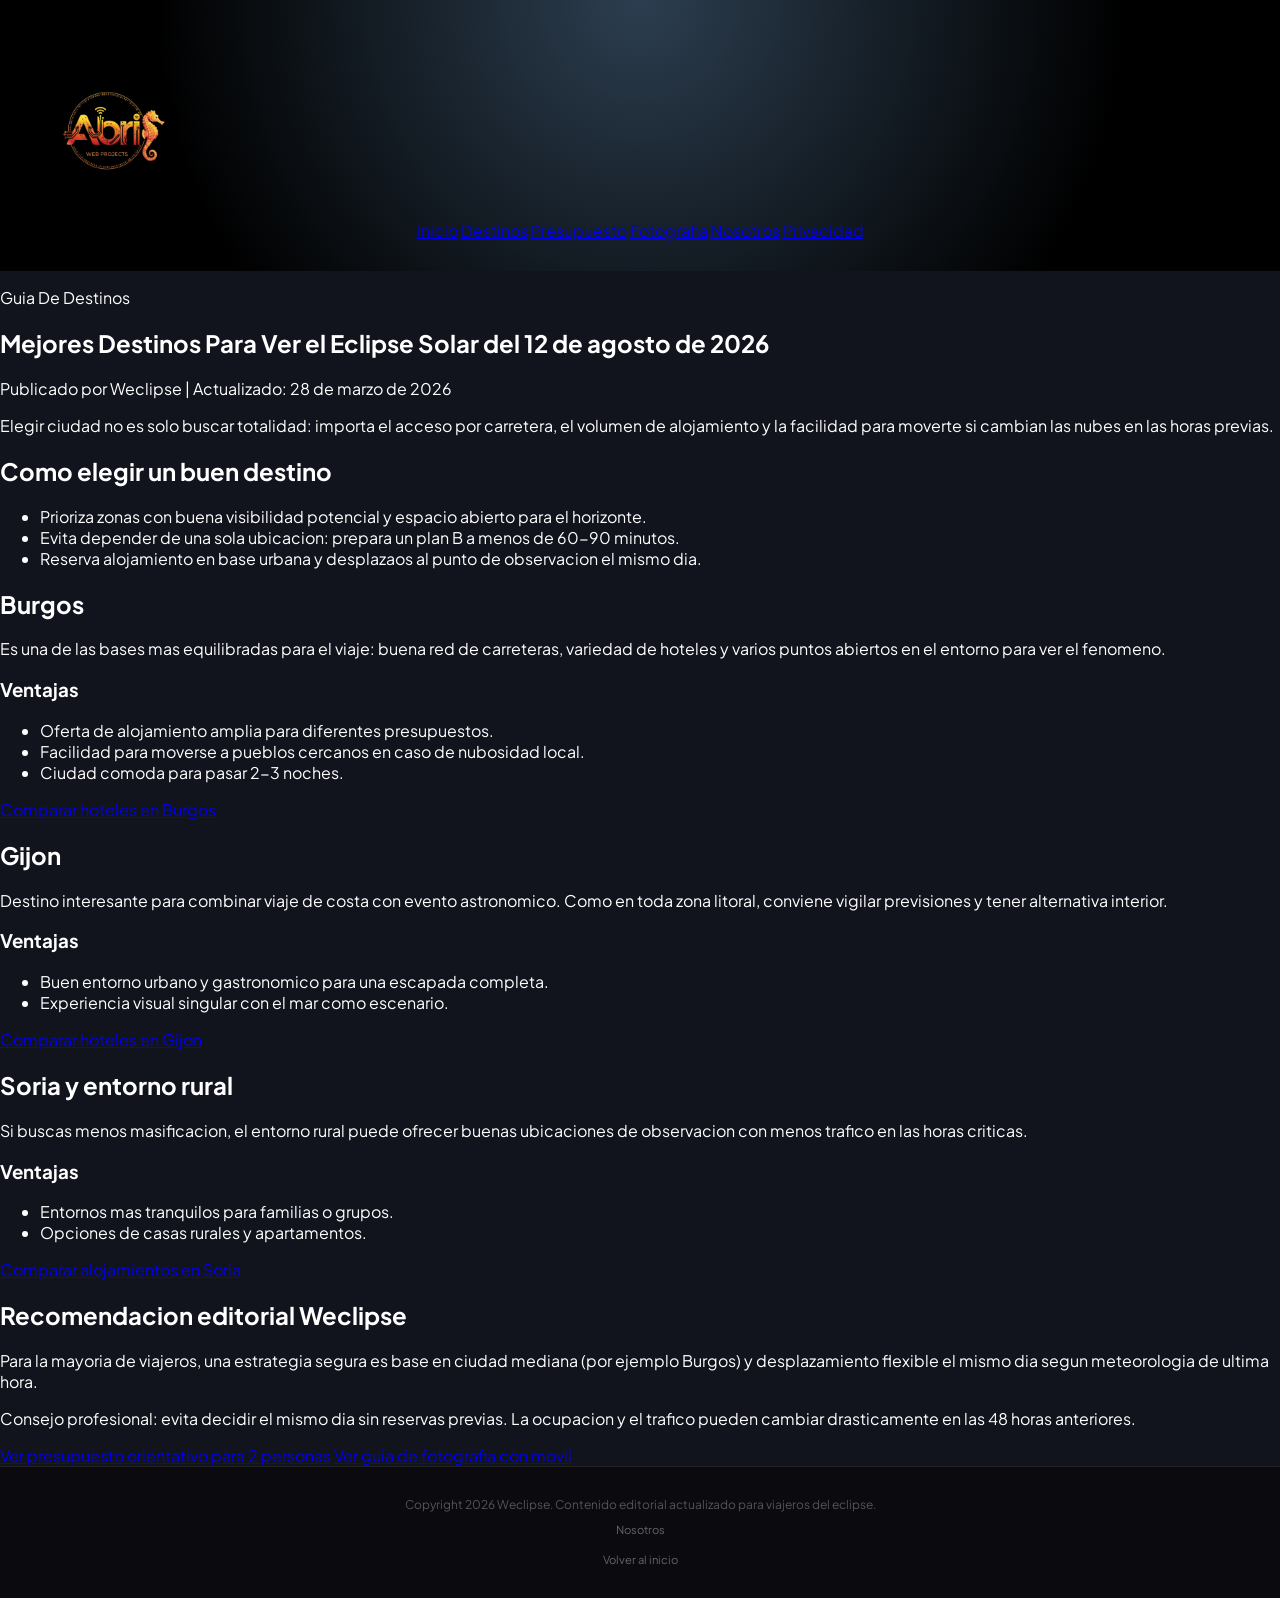
==== destinos-eclipse-2026-espana.html @ e6660713 "Add files via upload" ====
﻿<!DOCTYPE html>
<html lang="es">
<head>
    <meta charset="UTF-8">
    <meta name="viewport" content="width=device-width, initial-scale=1.0">
    <title>Mejores Destinos Para Ver el Eclipse Solar 2026 en Espana | Weclipse</title>
    <meta name="description" content="Analisis de destinos para ver el eclipse solar total del 12 de agosto de 2026 en Espana: ciudades recomendadas, ventajas, riesgos meteorologicos y zonas de alojamiento.">
    <meta name="robots" content="index,follow,max-image-preview:large">
    <link rel="preconnect" href="https://fonts.googleapis.com">
    <link rel="preconnect" href="https://fonts.gstatic.com" crossorigin>
    <link href="https://fonts.googleapis.com/css2?family=Plus+Jakarta+Sans:wght@300;400;600;700;800&display=swap" rel="stylesheet">
    <link rel="stylesheet" href="css/style.css">
</head>
<body>
    <header class="site-header">
        <a href="index.html" class="logo-link" aria-label="Inicio Weclipse">
            <img src="img/logo.png" alt="Weclipse" class="logo-img">
        </a>
        <nav class="top-nav" aria-label="Navegacion principal">
            <a href="index.html">Inicio</a>
            <a href="destinos-eclipse-2026-espana.html" aria-current="page">Destinos</a>
            <a href="presupuesto-viaje-eclipse-2026.html">Presupuesto</a>
            <a href="fotografia-eclipse-movil.html">Fotografia</a>
            <a href="sobre-nosotros-contacto.html">Nosotros</a>
            <a href="privacidad.html">Privacidad</a>
        </nav>
    </header>

    <main>
        <section class="article-hero">
            <div class="article-hero-card">
                <p class="hero-kicker">Guia De Destinos</p>
                <h1>Mejores Destinos Para Ver el Eclipse Solar del 12 de agosto de 2026</h1>
                <p class="article-meta">Publicado por Weclipse | Actualizado: 28 de marzo de 2026</p>
                <p class="article-lead">Elegir ciudad no es solo buscar totalidad: importa el acceso por carretera, el volumen de alojamiento y la facilidad para moverte si cambian las nubes en las horas previas.</p>
            </div>
        </section>

        <section class="article-container">
            <article class="article-block">
                <h2>Como elegir un buen destino</h2>
                <ul>
                    <li>Prioriza zonas con buena visibilidad potencial y espacio abierto para el horizonte.</li>
                    <li>Evita depender de una sola ubicacion: prepara un plan B a menos de 60-90 minutos.</li>
                    <li>Reserva alojamiento en base urbana y desplazaos al punto de observacion el mismo dia.</li>
                </ul>
            </article>

            <article class="article-block">
                <h2>Burgos</h2>
                <p>Es una de las bases mas equilibradas para el viaje: buena red de carreteras, variedad de hoteles y varios puntos abiertos en el entorno para ver el fenomeno.</p>
                <h3>Ventajas</h3>
                <ul>
                    <li>Oferta de alojamiento amplia para diferentes presupuestos.</li>
                    <li>Facilidad para moverse a pueblos cercanos en caso de nubosidad local.</li>
                    <li>Ciudad comoda para pasar 2-3 noches.</li>
                </ul>
                <div class="cta-row">
                    <a class="btn-booking" href="https://www.booking.com/searchresults.es.html?ss=Burgos&checkin=2026-08-11&checkout=2026-08-13&group_adults=2&no_rooms=1&aid=4347393" target="_blank" rel="nofollow sponsored noopener">Comparar hoteles en Burgos</a>
                </div>
            </article>

            <article class="article-block">
                <h2>Gijon</h2>
                <p>Destino interesante para combinar viaje de costa con evento astronomico. Como en toda zona litoral, conviene vigilar previsiones y tener alternativa interior.</p>
                <h3>Ventajas</h3>
                <ul>
                    <li>Buen entorno urbano y gastronomico para una escapada completa.</li>
                    <li>Experiencia visual singular con el mar como escenario.</li>
                </ul>
                <div class="cta-row">
                    <a class="btn-booking" href="https://www.booking.com/searchresults.es.html?ss=Gijon&checkin=2026-08-11&checkout=2026-08-13&group_adults=2&no_rooms=1&aid=4347393" target="_blank" rel="nofollow sponsored noopener">Comparar hoteles en Gijon</a>
                </div>
            </article>

            <article class="article-block">
                <h2>Soria y entorno rural</h2>
                <p>Si buscas menos masificacion, el entorno rural puede ofrecer buenas ubicaciones de observacion con menos trafico en las horas criticas.</p>
                <h3>Ventajas</h3>
                <ul>
                    <li>Entornos mas tranquilos para familias o grupos.</li>
                    <li>Opciones de casas rurales y apartamentos.</li>
                </ul>
                <div class="cta-row">
                    <a class="btn-booking" href="https://www.booking.com/searchresults.es.html?ss=Soria&checkin=2026-08-11&checkout=2026-08-13&group_adults=2&no_rooms=1&aid=4347393" target="_blank" rel="nofollow sponsored noopener">Comparar alojamientos en Soria</a>
                </div>
            </article>

            <article class="article-block">
                <h2>Recomendacion editorial Weclipse</h2>
                <p>Para la mayoria de viajeros, una estrategia segura es base en ciudad mediana (por ejemplo Burgos) y desplazamiento flexible el mismo dia segun meteorologia de ultima hora.</p>
                <p class="article-note">Consejo profesional: evita decidir el mismo dia sin reservas previas. La ocupacion y el trafico pueden cambiar drasticamente en las 48 horas anteriores.</p>
                <div class="cta-row">
                    <a class="mini-link" href="presupuesto-viaje-eclipse-2026.html">Ver presupuesto orientativo para 2 personas</a>
                    <a class="mini-link" href="fotografia-eclipse-movil.html">Ver guia de fotografia con movil</a>
                </div>
            </article>
        </section>
    </main>

    <footer>
        <p>Copyright 2026 Weclipse. Contenido editorial actualizado para viajeros del eclipse.</p>
        <p><a href="sobre-nosotros-contacto.html" class="privacy-link">Nosotros</a></p>
        <a href="index.html" class="privacy-link">Volver al inicio</a>
    </footer>
</body>
</html>
---- css/style.css ----
:root {
    --gold: #f39c12;
    --gold-glow: rgba(243, 156, 18, 0.4);
    --bg-dark: #12141d;
    --card-bg: #1c1f2b;
}

* {
    box-sizing: border-box;
}

body {
    margin: 0;
    font-family: 'Plus Jakarta Sans', sans-serif;
    background-color: var(--bg-dark);
    color: white;
    overflow-x: hidden;
}

/* Header y Contador */
.hero-section { 
    position: relative; 
    background: #000;
}

/* Logo INTEGRADO - sin recuadro, más grande */
.logo-container {
    position: absolute;
    top: 20px;
    left: 25px;
    z-index: 1001;
}

.logo-link {
    display: block;
    text-decoration: none;
    padding: 0;
    background: transparent;
    border: none;
    border-radius: 0;
    transition: transform 0.3s ease;
}

.logo-link:hover {
    transform: scale(1.08);
}

.logo-img {
    height: 180px;
    width: auto;
    display: block;
    filter: drop-shadow(0 2px 8px rgba(0, 0, 0, 0.5));
    transition: filter 0.3s ease;
}

.logo-link:hover .logo-img {
    filter: drop-shadow(0 0 15px rgba(243, 156, 18, 0.6));
}

header {
    padding: 40px 20px 30px;
    text-align: center;
    background: radial-gradient(circle at top, #2c3e50 0%, #000 70%);
    position: relative;
}

.main-title { 
    font-size: 1.8rem; 
    margin: 0; 
    letter-spacing: 1px; 
    color: var(--gold); 
    text-shadow: 0 0 20px var(--gold-glow);
}

#countdown-container {
    display: flex;
    justify-content: center;
    gap: 20px;
    margin-top: 15px;
}

.time-unit span { 
    font-size: 2rem; 
    font-weight: 700; 
    color: white; 
    text-shadow: 0 0 10px var(--gold-glow);
}
.time-unit p { 
    font-size: 0.7rem; 
    color: var(--gold); 
    margin: 0; 
    text-transform: uppercase; 
    letter-spacing: 1px;
}

/* Buscador - Posicionado sobre el mapa */
.search-wrapper {
    position: absolute;
    top: 180px;
    left: 50%;
    transform: translateX(-50%);
    z-index: 1000;
    width: 90%;
    max-width: 500px;
}

.search-bar {
    display: flex;
    background: rgba(0,0,0,0.8);
    padding: 8px;
    border-radius: 50px;
    border: 1px solid var(--gold);
    backdrop-filter: blur(10px);
    box-shadow: 0 4px 20px rgba(0,0,0,0.5), 0 0 20px var(--gold-glow);
    transition: all 0.3s ease;
}

.search-bar:focus-within {
    box-shadow: 0 4px 30px rgba(243, 156, 18, 0.6);
    transform: scale(1.02);
}

.search-bar input {
    flex: 1;
    background: transparent;
    border: none;
    color: white;
    padding-left: 20px;
    outline: none;
    font-size: 1rem;
}

.search-bar input::placeholder {
    color: rgba(255,255,255,0.6);
}

.search-bar button {
    background: var(--gold);
    border: none;
    padding: 10px 25px;
    border-radius: 50px;
    font-weight: bold;
    cursor: pointer;
    color: #000;
    transition: all 0.3s ease;
    text-transform: uppercase;
    font-size: 0.85rem;
    letter-spacing: 0.5px;
}

.search-bar button:hover {
    background: #ffaa2b;
    transform: scale(1.05);
    box-shadow: 0 0 15px var(--gold-glow);
}

/* Mapa */
#map { 
    height: 500px; 
    width: 100%; 
    z-index: 1;
    background: #0a0a0f;
    border-top: 2px solid var(--gold);
    border-bottom: 2px solid var(--gold);
    box-shadow: 0 0 30px var(--gold-glow);
}

/* Aviso corto debajo del mapa */
.map-disclaimer {
    text-align: center;
    font-size: 0.75rem;
    color: #666;
    margin: 10px 0 0;
    font-style: italic;
    padding: 0 20px;
}

/* Estilos Leaflet personalizados */
.leaflet-container {
    background: #0a0a0f !important;
    font-family: 'Plus Jakarta Sans', sans-serif;
}

.leaflet-popup-content-wrapper {
    background: var(--card-bg);
    color: white;
    border: 1px solid var(--gold);
    border-radius: 10px;
    box-shadow: 0 0 20px var(--gold-glow);
}

.leaflet-popup-tip {
    background: var(--gold);
}

.leaflet-popup-content {
    margin: 12px 16px;
    font-size: 0.9rem;
    line-height: 1.4;
}

.leaflet-control-zoom a {
    background: var(--card-bg) !important;
    color: var(--gold) !important;
    border: 1px solid var(--gold) !important;
    transition: all 0.3s ease;
    width: 36px !important;
    height: 36px !important;
    line-height: 36px !important;
    font-size: 18px !important;
}

.leaflet-control-zoom a:hover {
    background: var(--gold) !important;
    color: #000 !important;
    transform: scale(1.1);
}

.leaflet-control-attribution {
    background: rgba(28, 31, 43, 0.9) !important;
    color: #888 !important;
    font-size: 10px !important;
    padding: 5px 10px !important;
    border-radius: 5px 0 0 0;
}

.leaflet-control-attribution a {
    color: var(--gold) !important;
}

/* Animación para marcadores personalizados */
@keyframes pulse {
    0% { transform: scale(1); opacity: 1; box-shadow: 0 0 0 0 rgba(243, 156, 18, 0.7); }
    70% { transform: scale(1.1); opacity: 0.8; box-shadow: 0 0 0 10px rgba(243, 156, 18, 0); }
    100% { transform: scale(1); opacity: 1; box-shadow: 0 0 0 0 rgba(243, 156, 18, 0); }
}

.custom-marker div {
    animation: pulse 2s infinite;
}

/* Panel de Información */
#info-panel { 
    padding: 60px 20px 40px; 
    display: flex; 
    justify-content: center;
    position: relative;
    z-index: 10;
}

.info-card {
    background: var(--card-bg);
    border: 1px solid var(--gold);
    border-radius: 20px;
    display: grid;
    grid-template-columns: 1fr 1fr 1fr;
    gap: 30px;
    padding: 35px;
    max-width: 1000px;
    width: 100%;
    box-shadow: 0 0 40px var(--gold-glow), inset 0 0 60px rgba(243, 156, 18, 0.05);
    align-items: center;
    position: relative;
    overflow: hidden;
}

.info-card::before {
    content: '';
    position: absolute;
    top: -50%;
    left: -50%;
    width: 200%;
    height: 200%;
    background: radial-gradient(circle, rgba(243, 156, 18, 0.03) 0%, transparent 70%);
    pointer-events: none;
}

.city-details h2 {
    margin: 0 0 10px 0;
    color: var(--gold);
    font-size: 1.8rem;
    text-shadow: 0 0 10px var(--gold-glow);
}

.city-details p {
    margin: 8px 0;
    color: #ccc;
    font-size: 0.95rem;
}

.highlight-text {
    color: var(--gold);
    font-weight: bold;
    text-shadow: 0 0 5px var(--gold-glow);
}

.sub-text {
    font-size: 0.8rem;
    color: #888;
    cursor: pointer;
    transition: color 0.3s ease;
}

.sub-text:hover {
    color: var(--gold);
}

.sun-ring {
    width: 120px;
    height: 120px;
    border-radius: 50%;
    border: 4px solid var(--gold);
    box-shadow: 0 0 30px var(--gold), inset 0 0 30px rgba(243, 156, 18, 0.4);
    position: relative;
    overflow: hidden;
    margin: 0 auto;
    background: radial-gradient(circle at 30% 30%, #f5b041 0%, #f39c12 40%, #d68910 70%, #000 100%);
}

#moon {
    width: 100%;
    height: 100%;
    background: var(--card-bg);
    position: absolute;
    left: 100%;
    border-radius: 50%;
    transition: left 0.8s cubic-bezier(0.4, 0, 0.2, 1);
    box-shadow: -5px 0 20px rgba(0,0,0,0.8), inset -10px 0 20px rgba(0,0,0,0.5);
}

.simulation-view h3 {
    text-align: center;
    margin-top: 20px;
    color: var(--gold);
    font-size: 1.2rem;
    font-weight: 700;
    text-transform: uppercase;
    letter-spacing: 1px;
}

.safety-tag {
    background: rgba(243, 156, 18, 0.15);
    color: var(--gold);
    padding: 8px 15px;
    border-radius: 20px;
    font-size: 0.75rem;
    display: inline-block;
    margin-top: 15px;
    border: 1px solid var(--gold);
    font-weight: bold;
    letter-spacing: 0.5px;
    animation: glow 2s ease-in-out infinite alternate;
}

@keyframes glow {
    from { box-shadow: 0 0 5px rgba(243, 156, 18, 0.3); }
    to { box-shadow: 0 0 15px rgba(243, 156, 18, 0.6); }
}

/* BOTONES DE ACCIÓN - MÁS GRANDES Y LLAMATIVOS */
.action-links {
    text-align: right;
    display: flex;
    flex-direction: column;
    gap: 15px;
}

.link-item {
    display: flex;
    align-items: center;
    justify-content: center;
    gap: 10px;
    color: white;
    text-decoration: none;
    font-weight: bold;
    font-size: 1.1rem;
    padding: 16px 24px;
    border-radius: 12px;
    border: 2px solid var(--gold);
    background: linear-gradient(135deg, rgba(243, 156, 18, 0.2) 0%, rgba(243, 156, 18, 0.05) 100%);
    transition: all 0.3s ease;
    text-align: center;
    box-shadow: 0 4px 15px rgba(243, 156, 18, 0.2);
    position: relative;
    overflow: hidden;
}

.link-item::before {
    content: '';
    position: absolute;
    top: 0;
    left: -100%;
    width: 100%;
    height: 100%;
    background: linear-gradient(90deg, transparent, rgba(255, 255, 255, 0.2), transparent);
    transition: left 0.5s ease;
}

.link-item:hover::before {
    left: 100%;
}

.link-item:hover { 
    background: linear-gradient(135deg, var(--gold) 0%, #d68910 100%);
    color: #000;
    transform: translateY(-3px) scale(1.02);
    box-shadow: 0 8px 25px rgba(243, 156, 18, 0.4);
    border-color: var(--gold);
}

/* Botón de Hotel - Color distintivo */
#btn-hotel {
    background: linear-gradient(135deg, rgba(52, 152, 219, 0.2) 0%, rgba(52, 152, 219, 0.05) 100%);
    border-color: #3498db;
    box-shadow: 0 4px 15px rgba(52, 152, 219, 0.2);
}

#btn-hotel:hover {
    background: linear-gradient(135deg, #3498db 0%, #2980b9 100%);
    color: white;
    box-shadow: 0 8px 25px rgba(52, 152, 219, 0.4);
    border-color: #3498db;
}

/* Botón de Gafas - Color dorado destacado */
.link-item[href="#shop-section"] {
    background: linear-gradient(135deg, rgba(243, 156, 18, 0.3) 0%, rgba(243, 156, 18, 0.1) 100%);
    border-color: var(--gold);
    box-shadow: 0 4px 15px rgba(243, 156, 18, 0.3);
    animation: pulse-gold 2s ease-in-out infinite;
}

@keyframes pulse-gold {
    0%, 100% { box-shadow: 0 4px 15px rgba(243, 156, 18, 0.3); }
    50% { box-shadow: 0 4px 25px rgba(243, 156, 18, 0.5); }
}

.link-item[href="#shop-section"]:hover {
    background: linear-gradient(135deg, var(--gold) 0%, #d68910 100%);
    color: #000;
    box-shadow: 0 8px 30px rgba(243, 156, 18, 0.5);
    animation: none;
}

.small-text {
    font-size: 0.8rem;
    color: #888;
    margin-top: 10px;
    font-style: italic;
    text-align: center;
}

/* Tienda */
#shop-section { 
    padding: 80px 20px; 
    max-width: 1200px; 
    margin: 0 auto; 
}

.section-title {
    text-align: center;
    font-size: 2.5rem;
    margin-bottom: 20px;
    color: var(--gold);
    text-shadow: 0 0 20px var(--gold-glow);
    position: relative;
    display: inline-block;
    left: 50%;
    transform: translateX(-50%);
    padding: 0 20px;
}

.section-title::after {
    content: '';
    position: absolute;
    bottom: -10px;
    left: 50%;
    transform: translateX(-50%);
    width: 60px;
    height: 3px;
    background: var(--gold);
    border-radius: 2px;
    box-shadow: 0 0 10px var(--gold);
}

/* Aviso ISO */
.iso-notice {
    text-align: center;
    font-size: 0.9rem;
    color: #aaa;
    margin-bottom: 40px;
    padding: 12px 20px;
    background: rgba(243, 156, 18, 0.1);
    border-radius: 10px;
    border: 1px solid rgba(243, 156, 18, 0.3);
    max-width: 800px;
    margin-left: auto;
    margin-right: auto;
}

.products-grid { 
    display: grid; 
    grid-template-columns: repeat(auto-fit, minmax(300px, 1fr)); 
    gap: 40px; 
}

.product-card { 
    background: white; 
    color: black; 
    border-radius: 20px; 
    padding: 30px; 
    text-align: center; 
    position: relative;
    transition: all 0.4s cubic-bezier(0.175, 0.885, 0.32, 1.275);
    overflow: hidden;
    display: flex;
    flex-direction: column;
    justify-content: space-between;
    min-height: 380px;
}

.product-card::before {
    content: '';
    position: absolute;
    top: 0;
    left: 0;
    right: 0;
    height: 5px;
    background: linear-gradient(90deg, transparent, var(--gold), transparent);
    opacity: 0;
    transition: opacity 0.3s ease;
}

.product-card:hover {
    transform: translateY(-10px) scale(1.02);
    box-shadow: 0 20px 40px rgba(243, 156, 18, 0.3);
}

.product-card:hover::before {
    opacity: 1;
}

.product-card img { 
    height: 180px; 
    object-fit: contain;
    width: 100%;
    margin-bottom: 20px;
    transition: transform 0.3s ease;
    max-height: 180px;
    width: auto;
    margin: 0 auto 15px;
}

.product-card:hover img {
    transform: scale(1.05);
}

.product-card h3 {
    margin: 15px 0;
    font-size: 1.2rem;
    color: #222;
    font-weight: 700;
}

.product-desc {
    font-size: 0.85rem;
    color: #555;
    margin: 10px 0 15px;
    line-height: 1.4;
    min-height: 60px;
}

.featured { 
    border: 3px solid var(--gold);
    transform: scale(1.03);
    box-shadow: 0 0 30px rgba(243, 156, 18, 0.2);
}

.featured:hover {
    transform: scale(1.03) translateY(-10px);
    box-shadow: 0 25px 50px rgba(243, 156, 18, 0.4);
}

.badge { 
    position: absolute; 
    top: 15px; 
    right: 15px; 
    background: var(--gold); 
    font-size: 0.7rem; 
    padding: 6px 12px; 
    border-radius: 20px; 
    font-weight: bold;
    color: #000;
    box-shadow: 0 2px 10px rgba(0,0,0,0.2);
    z-index: 2;
}

.btn-amazon {
    display: inline-block;
    background: linear-gradient(135deg, #ff9900 0%, #ffac33 100%);
    color: #000;
    text-decoration: none;
    padding: 12px 30px;
    border-radius: 25px;
    font-weight: bold;
    margin-top: 15px;
    transition: all 0.3s ease;
    box-shadow: 0 4px 15px rgba(255, 153, 0, 0.3);
    border: none;
    cursor: pointer;
}

.btn-amazon:hover {
    background: linear-gradient(135deg, #ffb84d 0%, #ff9900 100%);
    transform: scale(1.05);
    box-shadow: 0 6px 20px rgba(255, 153, 0, 0.5);
}

.more-products {
    text-align: center;
    margin-top: 50px;
    padding: 30px;
    background: rgba(243, 156, 18, 0.05);
    border-radius: 15px;
    border: 1px dashed var(--gold);
}

.more-products p {
    color: #888;
    margin-bottom: 10px;
    font-size: 0.9rem;
}

.link-more {
    color: var(--gold);
    text-decoration: none;
    font-weight: bold;
    font-size: 1rem;
    transition: all 0.3s ease;
    display: inline-block;
}

.link-more:hover {
    transform: translateX(5px);
    text-shadow: 0 0 10px var(--gold-glow);
}

/* SECCIÓN DE DIVULGACIÓN DE AFILIADOS - VISIBLE DIRECTAMENTE */
#affiliate-disclosure {
    padding: 40px 20px;
    background: rgba(0, 0, 0, 0.2);
    border-top: 1px solid rgba(255, 255, 255, 0.05);
}

.disclosure-container {
    max-width: 800px;
    margin: 0 auto;
    text-align: center;
}

.disclosure-container p {
    margin: 0 0 12px;
    color: #777;
    font-size: 0.8rem;
    line-height: 1.6;
}

.disclosure-container p:last-child {
    margin-bottom: 0;
}

.disclosure-container strong {
    color: #999;
}

/* Footer */
footer {
    text-align: center;
    padding: 30px 20px;
    background: #0a0a0f;
    border-top: 1px solid #222;
}

footer p {
    margin: 0 0 10px;
    color: #555;
    font-size: 0.75rem;
}

.privacy-link {
    color: #666;
    text-decoration: none;
    font-size: 0.7rem;
    transition: color 0.3s ease;
}

.privacy-link:hover {
    color: var(--gold);
}

/* Responsive */
@media (max-width: 768px) {
    .logo-container {
        top: 15px;
        left: 15px;
    }
    
    .logo-img {
        height: 55px;
    }
    
    .main-title {
        font-size: 1.4rem;
    }
    
    .time-unit span {
        font-size: 1.5rem;
    }
    
    #map {
        height: 350px;
    }
    
    .search-wrapper {
        top: 140px;
    }
    
    .map-disclaimer {
        font-size: 0.7rem;
    }
    
    #info-panel {
        padding: 40px 15px;
    }
    
    .info-card {
        grid-template-columns: 1fr;
        text-align: center;
        gap: 25px;
        padding: 25px;
    }
    
    .action-links {
        text-align: center;
    }
    
    .link-item {
        font-size: 1rem;
        padding: 14px 20px;
    }
    
    .sun-ring {
        width: 100px;
        height: 100px;
    }
    
    .section-title {
        font-size: 1.8rem;
    }
    
    .iso-notice {
        font-size: 0.8rem;
        padding: 10px 15px;
    }
    
    .products-grid {
        grid-template-columns: 1fr;
        gap: 30px;
    }
    
    .featured {
        transform: scale(1);
    }
    
    .featured:hover {
        transform: scale(1) translateY(-10px);
    }
    
    #affiliate-disclosure {
        padding: 30px 15px;
    }
    
    .disclosure-container p {
        font-size: 0.75rem;
    }
}

@media (max-width: 480px) {
    .search-bar {
        padding: 6px;
    }
    
    .search-bar button {
        padding: 8px 18px;
        font-size: 0.8rem;
    }
    
    .city-details h2 {
        font-size: 1.4rem;
    }
    
    .link-item {
        font-size: 0.95rem;
        padding: 12px 16px;
    }
}
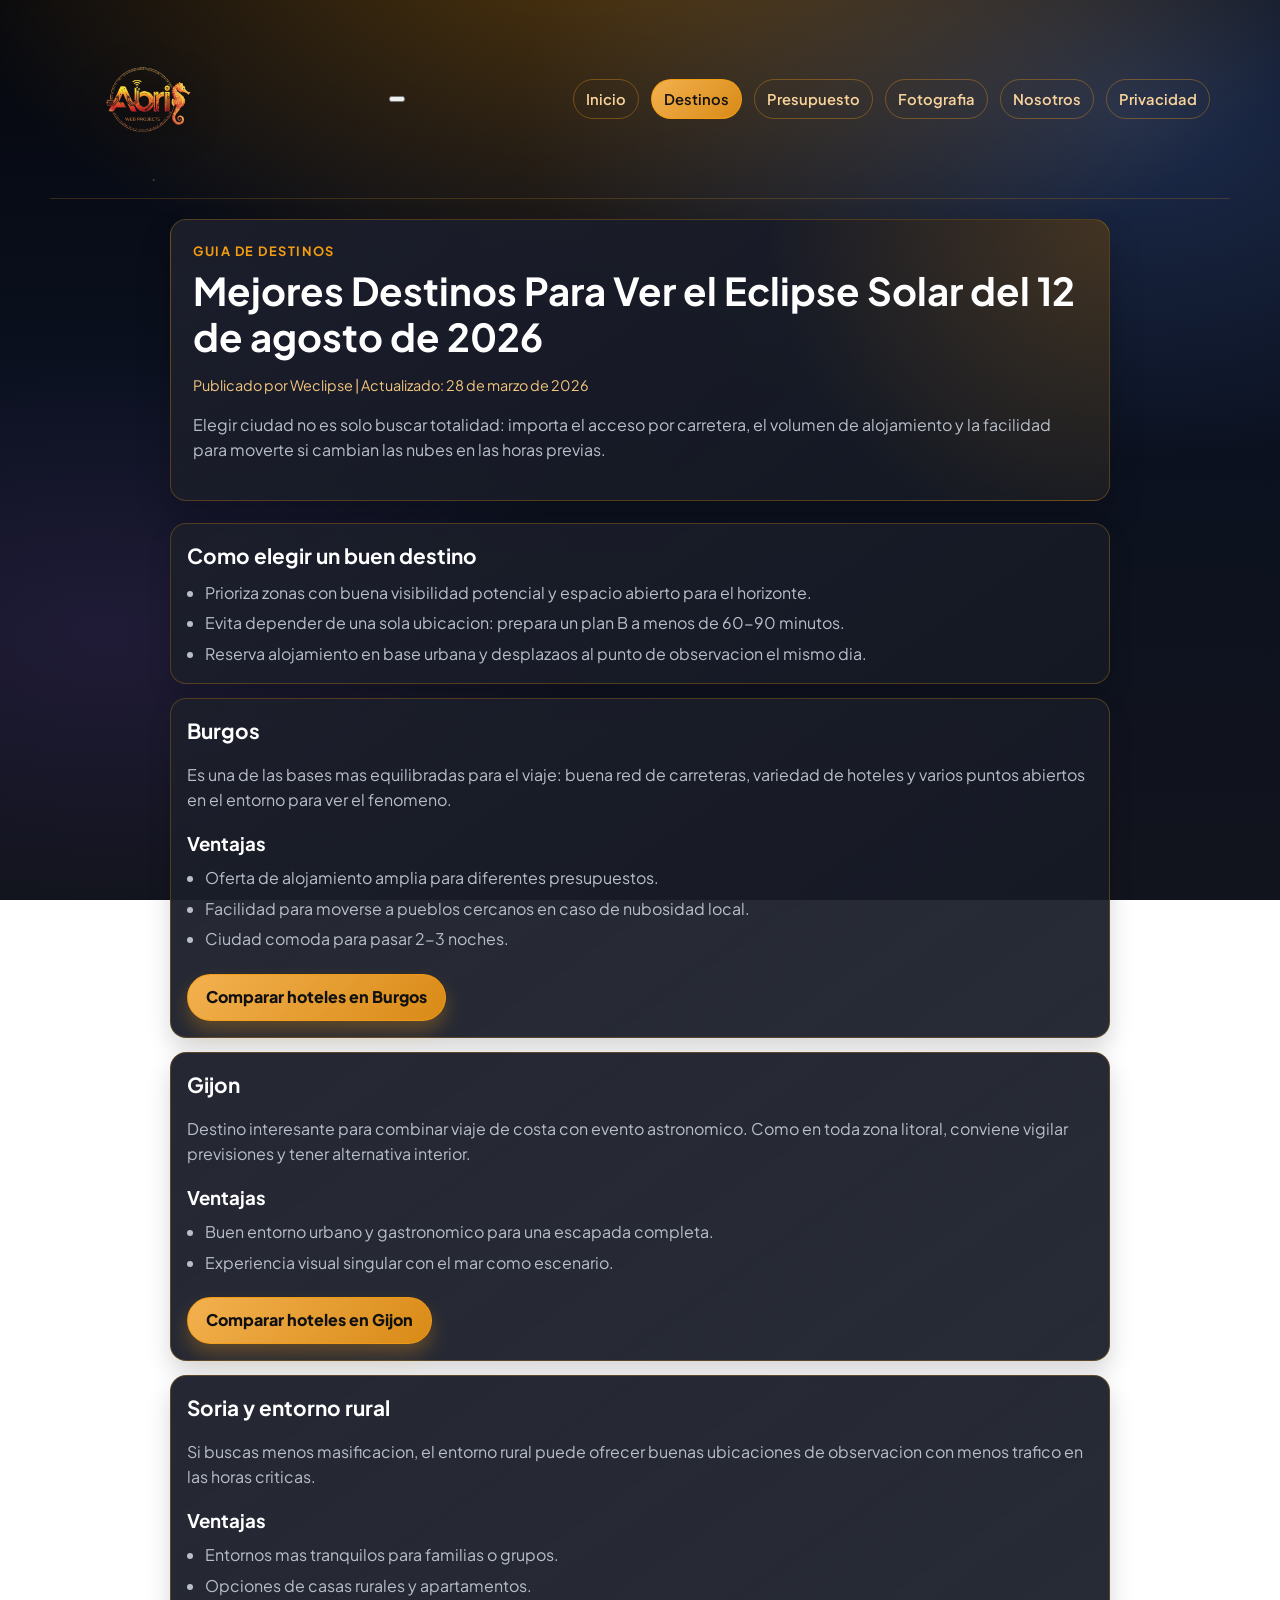
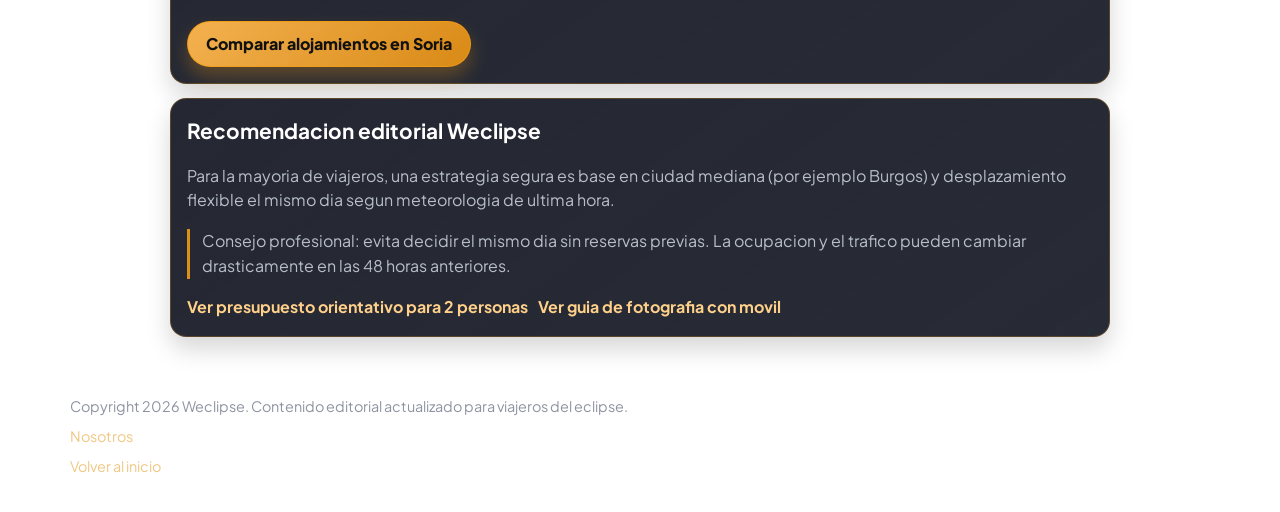
==== commit 0cfdafa5: "Add files via upload" ====
--- a/destinos-eclipse-2026-espana.html
+++ b/destinos-eclipse-2026-espana.html
@@ -3,8 +3,8 @@
 <head>
     <meta charset="UTF-8">
     <meta name="viewport" content="width=device-width, initial-scale=1.0">
-    <title>Mejores Destinos Para Ver el Eclipse Solar 2026 en Espana | Weclipse</title>
-    <meta name="description" content="Analisis de destinos para ver el eclipse solar total del 12 de agosto de 2026 en Espana: ciudades recomendadas, ventajas, riesgos meteorologicos y zonas de alojamiento.">
+    <title>Mejores Destinos Para Ver el Eclipse Solar 2026 en España | Weclipse</title>
+    <meta name="description" content="Analisis de destinos para ver el eclipse solar total del 12 de agosto de 2026 en España: ciudades recomendadas, ventajas, riesgos meteorologicos y zonas de alojamiento.">
     <meta name="robots" content="index,follow,max-image-preview:large">
     <link rel="preconnect" href="https://fonts.googleapis.com">
     <link rel="preconnect" href="https://fonts.gstatic.com" crossorigin>
@@ -16,7 +16,10 @@
         <a href="index.html" class="logo-link" aria-label="Inicio Weclipse">
             <img src="img/logo.png" alt="Weclipse" class="logo-img">
         </a>
-        <nav class="top-nav" aria-label="Navegacion principal">
+        <button class="menu-toggle" type="button" aria-label="Abrir menu" aria-expanded="false" aria-controls="site-nav">
+            <span></span><span></span><span></span>
+        </button>
+        <nav id="site-nav" class="top-nav" aria-label="Navegacion principal">
             <a href="index.html">Inicio</a>
             <a href="destinos-eclipse-2026-espana.html" aria-current="page">Destinos</a>
             <a href="presupuesto-viaje-eclipse-2026.html">Presupuesto</a>
@@ -103,5 +106,10 @@
         <p><a href="sobre-nosotros-contacto.html" class="privacy-link">Nosotros</a></p>
         <a href="index.html" class="privacy-link">Volver al inicio</a>
     </footer>
+    <script src="js/menu.js"></script>
 </body>
 </html>
+
+
+
+
--- a/css/style.css
+++ b/css/style.css
@@ -1,806 +1,645 @@
-:root {
-    --gold: #f39c12;
-    --gold-glow: rgba(243, 156, 18, 0.4);
-    --bg-dark: #12141d;
-    --card-bg: #1c1f2b;
+﻿:root {
+    --sun: #f39c12;
+    --sun-soft: #f5b041;
+    --night: #12141d;
+    --card: #1c1f2b;
+    --text: #ffffff;
+    --muted: #b8bfcb;
+    --border: rgba(243, 156, 18, 0.26);
+    --sun-glow: rgba(243, 156, 18, 0.4);
+}
+
+* {
+    box-sizing: border-box;
+}
+
+body {
+    margin: 0;
+    font-family: 'Plus Jakarta Sans', sans-serif;
+    color: var(--text);
+    background:
+        radial-gradient(1300px 760px at 50% -12%, rgba(243, 156, 18, 0.36), transparent 56%),
+        radial-gradient(980px 560px at 88% 12%, rgba(69, 106, 182, 0.36), transparent 62%),
+        radial-gradient(760px 420px at 8% 70%, rgba(93, 58, 141, 0.22), transparent 66%),
+        radial-gradient(2.2px 2.2px at 12% 20%, rgba(255, 255, 255, 0.34), transparent 62%),
+        radial-gradient(2px 2px at 78% 36%, rgba(255, 255, 255, 0.28), transparent 62%),
+        radial-gradient(1.8px 1.8px at 35% 72%, rgba(255, 255, 255, 0.24), transparent 62%),
+        radial-gradient(1.6px 1.6px at 62% 84%, rgba(255, 255, 255, 0.2), transparent 62%),
+        linear-gradient(180deg, #05070d 0%, #0b1120 44%, #12141d 100%);
+    line-height: 1.55;
+    background-attachment: fixed;
+}
+
+section[id] {
+    scroll-margin-top: 96px;
+}
+
+.site-header {
+    max-width: 1180px;
+    margin: 0 auto;
+    padding: 24px 20px;
+    display: flex;
+    align-items: center;
+    justify-content: space-between;
+    gap: 24px;
+    border-bottom: 1px solid rgba(243, 156, 18, 0.2);
+}
+
+.logo-link {
+    text-decoration: none;
+}
+
+.logo-img {
+    width: 150px;
+    height: auto;
+    display: block;
+    filter: drop-shadow(0 4px 16px rgba(0, 0, 0, 0.5));
+    transition: transform 0.25s ease;
+}
+
+.logo-link:hover .logo-img {
+    transform: translateY(-1px) scale(1.02);
+}
+
+.top-nav {
+    display: flex;
+    gap: 12px;
+    flex-wrap: wrap;
+    align-items: center;
+    justify-content: flex-end;
+}
+
+.top-nav a {
+    color: #f8d39b;
+    text-decoration: none;
+    font-weight: 600;
+    font-size: 0.92rem;
+    border: 1px solid rgba(243, 156, 18, 0.35);
+    border-radius: 999px;
+    padding: 8px 12px;
+    transition: all 0.2s ease;
+}
+
+.top-nav a:hover {
+    color: var(--sun);
+    border-color: rgba(243, 156, 18, 0.85);
+    background: rgba(243, 156, 18, 0.12);
+}
+
+.top-nav a[aria-current="page"] {
+    color: #111;
+    background: linear-gradient(135deg, #f3b14f 0%, #d98a16 100%);
+    border-color: rgba(243, 156, 18, 0.95);
+}
+
+.hero-section,
+#info-panel,
+.travel-guide-section,
+.content-section,
+#affiliate-disclosure,
+footer {
+    max-width: 1180px;
+    margin: 0 auto;
+    padding-left: 20px;
+    padding-right: 20px;
+}
+
+.hero-section {
+    padding-top: 20px;
+    padding-bottom: 24px;
+    background:
+        radial-gradient(circle at 50% 0%, rgba(243, 156, 18, 0.1), transparent 46%);
+    border-radius: 16px;
+}
+
+.hero-kicker {
+    margin: 0;
+    color: var(--sun);
+    text-transform: uppercase;
+    letter-spacing: 0.12em;
+    font-weight: 700;
+    font-size: 0.8rem;
+}
+
+.hero-copy h1 {
+    margin: 8px 0 12px;
+    font-size: clamp(1.8rem, 3.4vw, 3rem);
+    line-height: 1.15;
+    color: var(--sun);
+    text-shadow: 0 0 24px rgba(243, 156, 18, 0.42);
+}
+
+.hero-copy p,
+.section-intro,
+.city-details p,
+.content-card p,
+.faq-item p,
+.about-section p,
+.product-desc,
+.article-lead,
+.article-block p,
+.article-block ul,
+.disclosure-container p,
+.iso-notice {
+    color: var(--muted);
+}
+
+#countdown-container {
+    display: flex;
+    flex-wrap: wrap;
+    gap: 14px;
+    margin: 22px 0 20px;
+}
+
+.time-unit {
+    min-width: 84px;
+    padding: 10px 12px;
+    text-align: center;
+    border-radius: 12px;
+    background: rgba(255, 255, 255, 0.04);
+    border: 1px solid var(--border);
+}
+
+.time-unit span {
+    display: block;
+    font-size: 1.5rem;
+    font-weight: 800;
+    color: var(--sun);
+    text-shadow: 0 0 12px var(--sun-glow);
+}
+
+.time-unit p {
+    margin: 2px 0 0;
+    color: var(--muted);
+    font-size: 0.75rem;
+    text-transform: uppercase;
+    letter-spacing: 0.08em;
+}
+
+.search-wrapper {
+    margin: 0 0 16px;
+}
+
+.search-bar {
+    display: flex;
+    background: rgba(0, 0, 0, 0.8);
+    border: 1px solid var(--sun);
+    border-radius: 999px;
+    padding: 6px;
+    max-width: 620px;
+    box-shadow: 0 0 16px var(--sun-glow);
+}
+
+.search-bar input {
+    flex: 1;
+    border: 0;
+    background: transparent;
+    color: var(--text);
+    font-size: 1rem;
+    outline: none;
+    padding: 10px 16px;
+}
+
+.search-bar input::placeholder {
+    color: #9ea5b1;
+}
+
+.search-bar button {
+    border: 0;
+    border-radius: 999px;
+    background: linear-gradient(135deg, #f3b14f 0%, #d98a16 100%);
+    color: #111;
+    font-weight: 700;
+    padding: 10px 20px;
+    cursor: pointer;
+}
+
+#map {
+    width: 100%;
+    height: 520px;
+    border-radius: 18px;
+    border: 1px solid var(--sun);
+    box-shadow: 0 0 32px var(--sun-glow);
+}
+
+.map-disclaimer {
+    margin: 10px 0 0;
+    color: #8f96a2;
+    font-size: 0.82rem;
+}
+
+#info-panel {
+    padding-top: 24px;
+    padding-bottom: 10px;
+}
+
+.info-card {
+    display: grid;
+    grid-template-columns: 1.2fr 1fr 1fr;
+    gap: 22px;
+    border: 1px solid var(--border);
+    border-radius: 18px;
+    padding: 24px;
+    background: linear-gradient(145deg, rgba(28, 31, 43, 0.97) 0%, rgba(20, 24, 35, 0.93) 100%);
+    box-shadow: 0 0 36px var(--sun-glow);
+}
+
+.city-details h2 {
+    margin: 0 0 8px;
+    font-size: 1.65rem;
+    color: var(--sun);
+}
+
+.highlight-text {
+    color: var(--sun);
+    font-weight: 700;
+}
+
+.sub-text {
+    font-size: 0.9rem;
+}
+
+.safety-tag {
+    margin-top: 14px;
+    display: inline-flex;
+    padding: 7px 12px;
+    border-radius: 999px;
+    border: 1px solid rgba(243, 156, 18, 0.7);
+    background: rgba(243, 156, 18, 0.14);
+    color: #ffd9a0;
+    font-weight: 600;
+    font-size: 0.8rem;
+}
+
+.simulation-view {
+    text-align: center;
+}
+
+.sun-ring {
+    width: 120px;
+    height: 120px;
+    margin: 6px auto 0;
+    border-radius: 50%;
+    border: 3px solid var(--sun);
+    background: radial-gradient(circle at 30% 30%, #f5b041 0%, #f39c12 42%, #d68910 70%, #111 100%);
+    box-shadow: 0 0 24px var(--sun-glow);
+    overflow: hidden;
+    position: relative;
+}
+
+#moon {
+    position: absolute;
+    top: 0;
+    left: 100%;
+    width: 100%;
+    height: 100%;
+    border-radius: 50%;
+    background: var(--card);
+    transition: left 0.7s ease;
+}
+
+.simulation-view h3 {
+    margin-top: 12px;
+    font-size: 1.1rem;
+}
+
+.action-links {
+    display: flex;
+    flex-direction: column;
+    gap: 10px;
+}
+
+.link-item {
+    display: inline-flex;
+    justify-content: center;
+    text-decoration: none;
+    padding: 12px 14px;
+    border-radius: 10px;
+    border: 1px solid var(--sun);
+    color: #fff;
+    font-weight: 700;
+    background: linear-gradient(135deg, rgba(243, 156, 18, 0.22) 0%, rgba(243, 156, 18, 0.08) 100%);
+    transition: all 0.2s ease;
+}
+
+.link-item:hover {
+    transform: translateY(-2px);
+    background: linear-gradient(135deg, var(--sun) 0%, #d68910 100%);
+    color: #101010;
+}
+
+.small-text {
+    margin: 4px 0 0;
+    color: #8f96a2;
+    font-size: 0.8rem;
+}
+
+.travel-guide-section,
+.content-section {
+    padding-top: 34px;
+    padding-bottom: 10px;
+}
+
+.section-title {
+    margin: 0 0 12px;
+    font-size: clamp(1.45rem, 2.5vw, 2.2rem);
+    color: var(--sun);
+    text-shadow: 0 0 18px rgba(243, 156, 18, 0.38);
+}
+
+.destinations-grid,
+.content-grid,
+.products-grid,
+.faq-list,
+.guide-links-grid {
+    display: grid;
+    gap: 18px;
+}
+
+.destinations-grid {
+    grid-template-columns: repeat(auto-fit, minmax(260px, 1fr));
+}
+
+.content-grid {
+    grid-template-columns: repeat(auto-fit, minmax(220px, 1fr));
+}
+
+.products-grid {
+    grid-template-columns: repeat(auto-fit, minmax(250px, 1fr));
+}
+
+.guide-links-grid {
+    grid-template-columns: repeat(auto-fit, minmax(240px, 1fr));
+}
+
+.dest-card-travel,
+.content-card,
+.product-card,
+.faq-item,
+.about-section,
+.guide-link-card,
+.article-block,
+.article-hero-card,
+.disclosure-container {
+    border: 1px solid var(--border);
+    border-radius: 16px;
+    background: linear-gradient(145deg, rgba(28, 31, 43, 0.96) 0%, rgba(21, 25, 36, 0.92) 100%);
+}
+
+.dest-card-travel {
+    overflow: hidden;
+}
+
+.dest-img-travel {
+    height: 190px;
+    background-size: cover;
+    background-position: center;
+}
+
+.dest-content-travel,
+.content-card,
+.faq-item,
+.about-section,
+.guide-link-card,
+.article-block,
+.disclosure-container,
+.product-card {
+    padding: 16px;
+}
+
+.dest-content-travel h3,
+.content-card h3,
+.guide-link-card h3,
+.product-card h3,
+.faq-item h3,
+.article-block h3 {
+    margin: 0 0 8px;
+}
+
+.mini-link {
+    color: #ffd08a;
+    font-weight: 700;
+    text-decoration: none;
+}
+
+.checklist {
+    margin: 6px 0 0;
+    padding: 0;
+    list-style: none;
+    display: grid;
+    gap: 10px;
+}
+
+.checklist li {
+    padding: 11px 14px;
+    border-radius: 12px;
+    border: 1px solid var(--border);
+    background: rgba(20, 23, 34, 0.9);
+}
+
+.product-card {
+    text-align: center;
+    color: #fff;
+}
+
+.product-card img {
+    width: min(100%, 190px);
+    height: 160px;
+    object-fit: contain;
+    margin: 0 auto 10px;
+    display: block;
+}
+
+.badge {
+    display: inline-block;
+    margin-bottom: 10px;
+    border-radius: 999px;
+    background: var(--sun);
+    color: #111;
+    padding: 4px 10px;
+    font-weight: 800;
+    font-size: 0.74rem;
+}
+
+.btn-amazon,
+.btn-booking {
+    display: inline-flex;
+    align-items: center;
+    justify-content: center;
+    margin-top: 12px;
+    border-radius: 999px;
+    text-decoration: none;
+    padding: 10px 18px;
+    color: #111;
+    font-weight: 800;
+    background: linear-gradient(135deg, #f3b14f 0%, #d98a16 100%);
+    border: 1px solid rgba(243, 156, 18, 0.8);
+    box-shadow: 0 10px 18px rgba(243, 156, 18, 0.28);
+}
+
+.cta-row {
+    display: flex;
+    flex-wrap: wrap;
+    gap: 10px;
+    margin-top: 10px;
+}
+
+.article-hero {
+    max-width: 980px;
+    margin: 0 auto;
+    padding: 20px 20px 14px;
+}
+
+.article-hero-card {
+    background:
+        radial-gradient(circle at 100% 0%, rgba(243, 156, 18, 0.2), transparent 35%),
+        linear-gradient(145deg, rgba(28, 31, 43, 0.97) 0%, rgba(20, 24, 35, 0.93) 100%);
+    padding: 22px;
+    box-shadow: 0 18px 34px rgba(0, 0, 0, 0.2);
+}
+
+.article-hero h1 {
+    margin: 6px 0 10px;
+    font-size: clamp(1.7rem, 3vw, 2.6rem);
+    line-height: 1.2;
+}
+
+.article-meta {
+    color: #f3c57e;
+    font-size: 0.9rem;
+}
+
+.article-container {
+    max-width: 980px;
+    margin: 0 auto;
+    padding: 8px 20px 20px;
+}
+
+.article-block {
+    margin-bottom: 14px;
+    box-shadow: 0 12px 24px rgba(0, 0, 0, 0.16);
+}
+
+.article-block h2 {
+    margin: 0 0 8px;
+    font-size: 1.3rem;
+}
+
+.article-block ul {
+    margin: 0;
+    padding-left: 18px;
+}
+
+.article-block li + li {
+    margin-top: 6px;
+}
+
+.article-note {
+    border-left: 3px solid rgba(243, 156, 18, 0.9);
+    padding-left: 12px;
+    color: #d9e7f4;
+    margin-top: 10px;
+}
+
+#affiliate-disclosure {
+    margin-top: 24px;
+    padding-bottom: 18px;
+}
+
+.disclosure-container p + p {
+    margin-top: 8px;
+}
+
+footer {
+    padding-top: 24px;
+    padding-bottom: 34px;
+    color: #8d93a1;
+    font-size: 0.9rem;
+}
+
+footer p {
+    margin: 0 0 8px;
+}
+
+.privacy-link {
+    color: #f0c782;
+    text-decoration: none;
+}
+
+.sr-only {
+    position: absolute;
+    width: 1px;
+    height: 1px;
+    padding: 0;
+    margin: -1px;
+    overflow: hidden;
+    clip: rect(0, 0, 0, 0);
+    white-space: nowrap;
+    border: 0;
+}
+
+.leaflet-popup-content-wrapper {
+    background: var(--card);
+    color: #ecf5ff;
+    border: 1px solid rgba(243, 156, 18, 0.45);
+}
+
+.leaflet-popup-tip {
+    background: var(--card);
+}
+
+@media (max-width: 940px) {
+    .info-card {
+        grid-template-columns: 1fr;
+        text-align: left;
+    }
+
+    .simulation-view {
+        text-align: left;
+    }
+
+    .sun-ring {
+        margin-left: 0;
+    }
+}
+
+@media (max-width: 760px) {
+    .site-header {
+        flex-direction: column;
+        align-items: flex-start;
+    }
+
+    .top-nav {
+        width: 100%;
+        flex-wrap: nowrap;
+        overflow-x: auto;
+        gap: 10px;
+        padding-bottom: 4px;
+    }
+
+    .top-nav a {
+        white-space: nowrap;
+        font-size: 0.88rem;
+        padding: 7px 11px;
+    }
+
+    .logo-img {
+        width: 126px;
+    }
+
+    #map {
+        height: 360px;
+    }
+
+    .search-bar {
+        border-radius: 16px;
+    }
+
+    .search-bar button {
+        border-radius: 12px;
+    }
+
+    .section-title {
+        font-size: 1.45rem;
+    }
 }
-
-* {
-    box-sizing: border-box;
-}
-
-body {
-    margin: 0;
-    font-family: 'Plus Jakarta Sans', sans-serif;
-    background-color: var(--bg-dark);
-    color: white;
-    overflow-x: hidden;
-}
-
-/* Header y Contador */
-.hero-section { 
-    position: relative; 
-    background: #000;
-}
-
-/* Logo INTEGRADO - sin recuadro, más grande */
-.logo-container {
-    position: absolute;
-    top: 20px;
-    left: 25px;
-    z-index: 1001;
-}
-
-.logo-link {
-    display: block;
-    text-decoration: none;
-    padding: 0;
-    background: transparent;
-    border: none;
-    border-radius: 0;
-    transition: transform 0.3s ease;
-}
-
-.logo-link:hover {
-    transform: scale(1.08);
-}
-
-.logo-img {
-    height: 180px;
-    width: auto;
-    display: block;
-    filter: drop-shadow(0 2px 8px rgba(0, 0, 0, 0.5));
-    transition: filter 0.3s ease;
-}
-
-.logo-link:hover .logo-img {
-    filter: drop-shadow(0 0 15px rgba(243, 156, 18, 0.6));
-}
-
-header {
-    padding: 40px 20px 30px;
-    text-align: center;
-    background: radial-gradient(circle at top, #2c3e50 0%, #000 70%);
-    position: relative;
-}
-
-.main-title { 
-    font-size: 1.8rem; 
-    margin: 0; 
-    letter-spacing: 1px; 
-    color: var(--gold); 
-    text-shadow: 0 0 20px var(--gold-glow);
-}
-
-#countdown-container {
-    display: flex;
-    justify-content: center;
-    gap: 20px;
-    margin-top: 15px;
-}
-
-.time-unit span { 
-    font-size: 2rem; 
-    font-weight: 700; 
-    color: white; 
-    text-shadow: 0 0 10px var(--gold-glow);
-}
-.time-unit p { 
-    font-size: 0.7rem; 
-    color: var(--gold); 
-    margin: 0; 
-    text-transform: uppercase; 
-    letter-spacing: 1px;
-}
-
-/* Buscador - Posicionado sobre el mapa */
-.search-wrapper {
-    position: absolute;
-    top: 180px;
-    left: 50%;
-    transform: translateX(-50%);
-    z-index: 1000;
-    width: 90%;
-    max-width: 500px;
-}
-
-.search-bar {
-    display: flex;
-    background: rgba(0,0,0,0.8);
-    padding: 8px;
-    border-radius: 50px;
-    border: 1px solid var(--gold);
-    backdrop-filter: blur(10px);
-    box-shadow: 0 4px 20px rgba(0,0,0,0.5), 0 0 20px var(--gold-glow);
-    transition: all 0.3s ease;
-}
-
-.search-bar:focus-within {
-    box-shadow: 0 4px 30px rgba(243, 156, 18, 0.6);
-    transform: scale(1.02);
-}
-
-.search-bar input {
-    flex: 1;
-    background: transparent;
-    border: none;
-    color: white;
-    padding-left: 20px;
-    outline: none;
-    font-size: 1rem;
-}
-
-.search-bar input::placeholder {
-    color: rgba(255,255,255,0.6);
-}
-
-.search-bar button {
-    background: var(--gold);
-    border: none;
-    padding: 10px 25px;
-    border-radius: 50px;
-    font-weight: bold;
-    cursor: pointer;
-    color: #000;
-    transition: all 0.3s ease;
-    text-transform: uppercase;
-    font-size: 0.85rem;
-    letter-spacing: 0.5px;
-}
-
-.search-bar button:hover {
-    background: #ffaa2b;
-    transform: scale(1.05);
-    box-shadow: 0 0 15px var(--gold-glow);
-}
-
-/* Mapa */
-#map { 
-    height: 500px; 
-    width: 100%; 
-    z-index: 1;
-    background: #0a0a0f;
-    border-top: 2px solid var(--gold);
-    border-bottom: 2px solid var(--gold);
-    box-shadow: 0 0 30px var(--gold-glow);
-}
-
-/* Aviso corto debajo del mapa */
-.map-disclaimer {
-    text-align: center;
-    font-size: 0.75rem;
-    color: #666;
-    margin: 10px 0 0;
-    font-style: italic;
-    padding: 0 20px;
-}
-
-/* Estilos Leaflet personalizados */
-.leaflet-container {
-    background: #0a0a0f !important;
-    font-family: 'Plus Jakarta Sans', sans-serif;
-}
-
-.leaflet-popup-content-wrapper {
-    background: var(--card-bg);
-    color: white;
-    border: 1px solid var(--gold);
-    border-radius: 10px;
-    box-shadow: 0 0 20px var(--gold-glow);
-}
-
-.leaflet-popup-tip {
-    background: var(--gold);
-}
-
-.leaflet-popup-content {
-    margin: 12px 16px;
-    font-size: 0.9rem;
-    line-height: 1.4;
-}
-
-.leaflet-control-zoom a {
-    background: var(--card-bg) !important;
-    color: var(--gold) !important;
-    border: 1px solid var(--gold) !important;
-    transition: all 0.3s ease;
-    width: 36px !important;
-    height: 36px !important;
-    line-height: 36px !important;
-    font-size: 18px !important;
-}
-
-.leaflet-control-zoom a:hover {
-    background: var(--gold) !important;
-    color: #000 !important;
-    transform: scale(1.1);
-}
-
-.leaflet-control-attribution {
-    background: rgba(28, 31, 43, 0.9) !important;
-    color: #888 !important;
-    font-size: 10px !important;
-    padding: 5px 10px !important;
-    border-radius: 5px 0 0 0;
-}
-
-.leaflet-control-attribution a {
-    color: var(--gold) !important;
-}
-
-/* Animación para marcadores personalizados */
-@keyframes pulse {
-    0% { transform: scale(1); opacity: 1; box-shadow: 0 0 0 0 rgba(243, 156, 18, 0.7); }
-    70% { transform: scale(1.1); opacity: 0.8; box-shadow: 0 0 0 10px rgba(243, 156, 18, 0); }
-    100% { transform: scale(1); opacity: 1; box-shadow: 0 0 0 0 rgba(243, 156, 18, 0); }
-}
-
-.custom-marker div {
-    animation: pulse 2s infinite;
-}
-
-/* Panel de Información */
-#info-panel { 
-    padding: 60px 20px 40px; 
-    display: flex; 
-    justify-content: center;
-    position: relative;
-    z-index: 10;
-}
-
-.info-card {
-    background: var(--card-bg);
-    border: 1px solid var(--gold);
-    border-radius: 20px;
-    display: grid;
-    grid-template-columns: 1fr 1fr 1fr;
-    gap: 30px;
-    padding: 35px;
-    max-width: 1000px;
-    width: 100%;
-    box-shadow: 0 0 40px var(--gold-glow), inset 0 0 60px rgba(243, 156, 18, 0.05);
-    align-items: center;
-    position: relative;
-    overflow: hidden;
-}
-
-.info-card::before {
-    content: '';
-    position: absolute;
-    top: -50%;
-    left: -50%;
-    width: 200%;
-    height: 200%;
-    background: radial-gradient(circle, rgba(243, 156, 18, 0.03) 0%, transparent 70%);
-    pointer-events: none;
-}
-
-.city-details h2 {
-    margin: 0 0 10px 0;
-    color: var(--gold);
-    font-size: 1.8rem;
-    text-shadow: 0 0 10px var(--gold-glow);
-}
-
-.city-details p {
-    margin: 8px 0;
-    color: #ccc;
-    font-size: 0.95rem;
-}
-
-.highlight-text {
-    color: var(--gold);
-    font-weight: bold;
-    text-shadow: 0 0 5px var(--gold-glow);
-}
-
-.sub-text {
-    font-size: 0.8rem;
-    color: #888;
-    cursor: pointer;
-    transition: color 0.3s ease;
-}
-
-.sub-text:hover {
-    color: var(--gold);
-}
-
-.sun-ring {
-    width: 120px;
-    height: 120px;
-    border-radius: 50%;
-    border: 4px solid var(--gold);
-    box-shadow: 0 0 30px var(--gold), inset 0 0 30px rgba(243, 156, 18, 0.4);
-    position: relative;
-    overflow: hidden;
-    margin: 0 auto;
-    background: radial-gradient(circle at 30% 30%, #f5b041 0%, #f39c12 40%, #d68910 70%, #000 100%);
-}
-
-#moon {
-    width: 100%;
-    height: 100%;
-    background: var(--card-bg);
-    position: absolute;
-    left: 100%;
-    border-radius: 50%;
-    transition: left 0.8s cubic-bezier(0.4, 0, 0.2, 1);
-    box-shadow: -5px 0 20px rgba(0,0,0,0.8), inset -10px 0 20px rgba(0,0,0,0.5);
-}
-
-.simulation-view h3 {
-    text-align: center;
-    margin-top: 20px;
-    color: var(--gold);
-    font-size: 1.2rem;
-    font-weight: 700;
-    text-transform: uppercase;
-    letter-spacing: 1px;
-}
-
-.safety-tag {
-    background: rgba(243, 156, 18, 0.15);
-    color: var(--gold);
-    padding: 8px 15px;
-    border-radius: 20px;
-    font-size: 0.75rem;
-    display: inline-block;
-    margin-top: 15px;
-    border: 1px solid var(--gold);
-    font-weight: bold;
-    letter-spacing: 0.5px;
-    animation: glow 2s ease-in-out infinite alternate;
-}
-
-@keyframes glow {
-    from { box-shadow: 0 0 5px rgba(243, 156, 18, 0.3); }
-    to { box-shadow: 0 0 15px rgba(243, 156, 18, 0.6); }
-}
-
-/* BOTONES DE ACCIÓN - MÁS GRANDES Y LLAMATIVOS */
-.action-links {
-    text-align: right;
-    display: flex;
-    flex-direction: column;
-    gap: 15px;
-}
-
-.link-item {
-    display: flex;
-    align-items: center;
-    justify-content: center;
-    gap: 10px;
-    color: white;
-    text-decoration: none;
-    font-weight: bold;
-    font-size: 1.1rem;
-    padding: 16px 24px;
-    border-radius: 12px;
-    border: 2px solid var(--gold);
-    background: linear-gradient(135deg, rgba(243, 156, 18, 0.2) 0%, rgba(243, 156, 18, 0.05) 100%);
-    transition: all 0.3s ease;
-    text-align: center;
-    box-shadow: 0 4px 15px rgba(243, 156, 18, 0.2);
-    position: relative;
-    overflow: hidden;
-}
-
-.link-item::before {
-    content: '';
-    position: absolute;
-    top: 0;
-    left: -100%;
-    width: 100%;
-    height: 100%;
-    background: linear-gradient(90deg, transparent, rgba(255, 255, 255, 0.2), transparent);
-    transition: left 0.5s ease;
-}
-
-.link-item:hover::before {
-    left: 100%;
-}
-
-.link-item:hover { 
-    background: linear-gradient(135deg, var(--gold) 0%, #d68910 100%);
-    color: #000;
-    transform: translateY(-3px) scale(1.02);
-    box-shadow: 0 8px 25px rgba(243, 156, 18, 0.4);
-    border-color: var(--gold);
-}
-
-/* Botón de Hotel - Color distintivo */
-#btn-hotel {
-    background: linear-gradient(135deg, rgba(52, 152, 219, 0.2) 0%, rgba(52, 152, 219, 0.05) 100%);
-    border-color: #3498db;
-    box-shadow: 0 4px 15px rgba(52, 152, 219, 0.2);
-}
-
-#btn-hotel:hover {
-    background: linear-gradient(135deg, #3498db 0%, #2980b9 100%);
-    color: white;
-    box-shadow: 0 8px 25px rgba(52, 152, 219, 0.4);
-    border-color: #3498db;
-}
-
-/* Botón de Gafas - Color dorado destacado */
-.link-item[href="#shop-section"] {
-    background: linear-gradient(135deg, rgba(243, 156, 18, 0.3) 0%, rgba(243, 156, 18, 0.1) 100%);
-    border-color: var(--gold);
-    box-shadow: 0 4px 15px rgba(243, 156, 18, 0.3);
-    animation: pulse-gold 2s ease-in-out infinite;
-}
-
-@keyframes pulse-gold {
-    0%, 100% { box-shadow: 0 4px 15px rgba(243, 156, 18, 0.3); }
-    50% { box-shadow: 0 4px 25px rgba(243, 156, 18, 0.5); }
-}
-
-.link-item[href="#shop-section"]:hover {
-    background: linear-gradient(135deg, var(--gold) 0%, #d68910 100%);
-    color: #000;
-    box-shadow: 0 8px 30px rgba(243, 156, 18, 0.5);
-    animation: none;
-}
-
-.small-text {
-    font-size: 0.8rem;
-    color: #888;
-    margin-top: 10px;
-    font-style: italic;
-    text-align: center;
-}
-
-/* Tienda */
-#shop-section { 
-    padding: 80px 20px; 
-    max-width: 1200px; 
-    margin: 0 auto; 
-}
-
-.section-title {
-    text-align: center;
-    font-size: 2.5rem;
-    margin-bottom: 20px;
-    color: var(--gold);
-    text-shadow: 0 0 20px var(--gold-glow);
-    position: relative;
-    display: inline-block;
-    left: 50%;
-    transform: translateX(-50%);
-    padding: 0 20px;
-}
-
-.section-title::after {
-    content: '';
-    position: absolute;
-    bottom: -10px;
-    left: 50%;
-    transform: translateX(-50%);
-    width: 60px;
-    height: 3px;
-    background: var(--gold);
-    border-radius: 2px;
-    box-shadow: 0 0 10px var(--gold);
-}
-
-/* Aviso ISO */
-.iso-notice {
-    text-align: center;
-    font-size: 0.9rem;
-    color: #aaa;
-    margin-bottom: 40px;
-    padding: 12px 20px;
-    background: rgba(243, 156, 18, 0.1);
-    border-radius: 10px;
-    border: 1px solid rgba(243, 156, 18, 0.3);
-    max-width: 800px;
-    margin-left: auto;
-    margin-right: auto;
-}
-
-.products-grid { 
-    display: grid; 
-    grid-template-columns: repeat(auto-fit, minmax(300px, 1fr)); 
-    gap: 40px; 
-}
-
-.product-card { 
-    background: white; 
-    color: black; 
-    border-radius: 20px; 
-    padding: 30px; 
-    text-align: center; 
-    position: relative;
-    transition: all 0.4s cubic-bezier(0.175, 0.885, 0.32, 1.275);
-    overflow: hidden;
-    display: flex;
-    flex-direction: column;
-    justify-content: space-between;
-    min-height: 380px;
-}
-
-.product-card::before {
-    content: '';
-    position: absolute;
-    top: 0;
-    left: 0;
-    right: 0;
-    height: 5px;
-    background: linear-gradient(90deg, transparent, var(--gold), transparent);
-    opacity: 0;
-    transition: opacity 0.3s ease;
-}
-
-.product-card:hover {
-    transform: translateY(-10px) scale(1.02);
-    box-shadow: 0 20px 40px rgba(243, 156, 18, 0.3);
-}
-
-.product-card:hover::before {
-    opacity: 1;
-}
-
-.product-card img { 
-    height: 180px; 
-    object-fit: contain;
-    width: 100%;
-    margin-bottom: 20px;
-    transition: transform 0.3s ease;
-    max-height: 180px;
-    width: auto;
-    margin: 0 auto 15px;
-}
-
-.product-card:hover img {
-    transform: scale(1.05);
-}
-
-.product-card h3 {
-    margin: 15px 0;
-    font-size: 1.2rem;
-    color: #222;
-    font-weight: 700;
-}
-
-.product-desc {
-    font-size: 0.85rem;
-    color: #555;
-    margin: 10px 0 15px;
-    line-height: 1.4;
-    min-height: 60px;
-}
-
-.featured { 
-    border: 3px solid var(--gold);
-    transform: scale(1.03);
-    box-shadow: 0 0 30px rgba(243, 156, 18, 0.2);
-}
-
-.featured:hover {
-    transform: scale(1.03) translateY(-10px);
-    box-shadow: 0 25px 50px rgba(243, 156, 18, 0.4);
-}
-
-.badge { 
-    position: absolute; 
-    top: 15px; 
-    right: 15px; 
-    background: var(--gold); 
-    font-size: 0.7rem; 
-    padding: 6px 12px; 
-    border-radius: 20px; 
-    font-weight: bold;
-    color: #000;
-    box-shadow: 0 2px 10px rgba(0,0,0,0.2);
-    z-index: 2;
-}
-
-.btn-amazon {
-    display: inline-block;
-    background: linear-gradient(135deg, #ff9900 0%, #ffac33 100%);
-    color: #000;
-    text-decoration: none;
-    padding: 12px 30px;
-    border-radius: 25px;
-    font-weight: bold;
-    margin-top: 15px;
-    transition: all 0.3s ease;
-    box-shadow: 0 4px 15px rgba(255, 153, 0, 0.3);
-    border: none;
-    cursor: pointer;
-}
-
-.btn-amazon:hover {
-    background: linear-gradient(135deg, #ffb84d 0%, #ff9900 100%);
-    transform: scale(1.05);
-    box-shadow: 0 6px 20px rgba(255, 153, 0, 0.5);
-}
-
-.more-products {
-    text-align: center;
-    margin-top: 50px;
-    padding: 30px;
-    background: rgba(243, 156, 18, 0.05);
-    border-radius: 15px;
-    border: 1px dashed var(--gold);
-}
-
-.more-products p {
-    color: #888;
-    margin-bottom: 10px;
-    font-size: 0.9rem;
-}
-
-.link-more {
-    color: var(--gold);
-    text-decoration: none;
-    font-weight: bold;
-    font-size: 1rem;
-    transition: all 0.3s ease;
-    display: inline-block;
-}
-
-.link-more:hover {
-    transform: translateX(5px);
-    text-shadow: 0 0 10px var(--gold-glow);
-}
-
-/* SECCIÓN DE DIVULGACIÓN DE AFILIADOS - VISIBLE DIRECTAMENTE */
-#affiliate-disclosure {
-    padding: 40px 20px;
-    background: rgba(0, 0, 0, 0.2);
-    border-top: 1px solid rgba(255, 255, 255, 0.05);
-}
-
-.disclosure-container {
-    max-width: 800px;
-    margin: 0 auto;
-    text-align: center;
-}
-
-.disclosure-container p {
-    margin: 0 0 12px;
-    color: #777;
-    font-size: 0.8rem;
-    line-height: 1.6;
-}
-
-.disclosure-container p:last-child {
-    margin-bottom: 0;
-}
-
-.disclosure-container strong {
-    color: #999;
-}
-
-/* Footer */
-footer {
-    text-align: center;
-    padding: 30px 20px;
-    background: #0a0a0f;
-    border-top: 1px solid #222;
-}
-
-footer p {
-    margin: 0 0 10px;
-    color: #555;
-    font-size: 0.75rem;
-}
-
-.privacy-link {
-    color: #666;
-    text-decoration: none;
-    font-size: 0.7rem;
-    transition: color 0.3s ease;
-}
-
-.privacy-link:hover {
-    color: var(--gold);
-}
-
-/* Responsive */
-@media (max-width: 768px) {
-    .logo-container {
-        top: 15px;
-        left: 15px;
-    }
-    
-    .logo-img {
-        height: 55px;
-    }
-    
-    .main-title {
-        font-size: 1.4rem;
-    }
-    
-    .time-unit span {
-        font-size: 1.5rem;
-    }
-    
-    #map {
-        height: 350px;
-    }
-    
-    .search-wrapper {
-        top: 140px;
-    }
-    
-    .map-disclaimer {
-        font-size: 0.7rem;
-    }
-    
-    #info-panel {
-        padding: 40px 15px;
-    }
-    
-    .info-card {
-        grid-template-columns: 1fr;
-        text-align: center;
-        gap: 25px;
-        padding: 25px;
-    }
-    
-    .action-links {
-        text-align: center;
-    }
-    
-    .link-item {
-        font-size: 1rem;
-        padding: 14px 20px;
-    }
-    
-    .sun-ring {
-        width: 100px;
-        height: 100px;
-    }
-    
-    .section-title {
-        font-size: 1.8rem;
-    }
-    
-    .iso-notice {
-        font-size: 0.8rem;
-        padding: 10px 15px;
-    }
-    
-    .products-grid {
-        grid-template-columns: 1fr;
-        gap: 30px;
-    }
-    
-    .featured {
-        transform: scale(1);
-    }
-    
-    .featured:hover {
-        transform: scale(1) translateY(-10px);
-    }
-    
-    #affiliate-disclosure {
-        padding: 30px 15px;
-    }
-    
-    .disclosure-container p {
-        font-size: 0.75rem;
-    }
-}
-
-@media (max-width: 480px) {
-    .search-bar {
-        padding: 6px;
-    }
-    
-    .search-bar button {
-        padding: 8px 18px;
-        font-size: 0.8rem;
-    }
-    
-    .city-details h2 {
-        font-size: 1.4rem;
-    }
-    
-    .link-item {
-        font-size: 0.95rem;
-        padding: 12px 16px;
-    }
-}
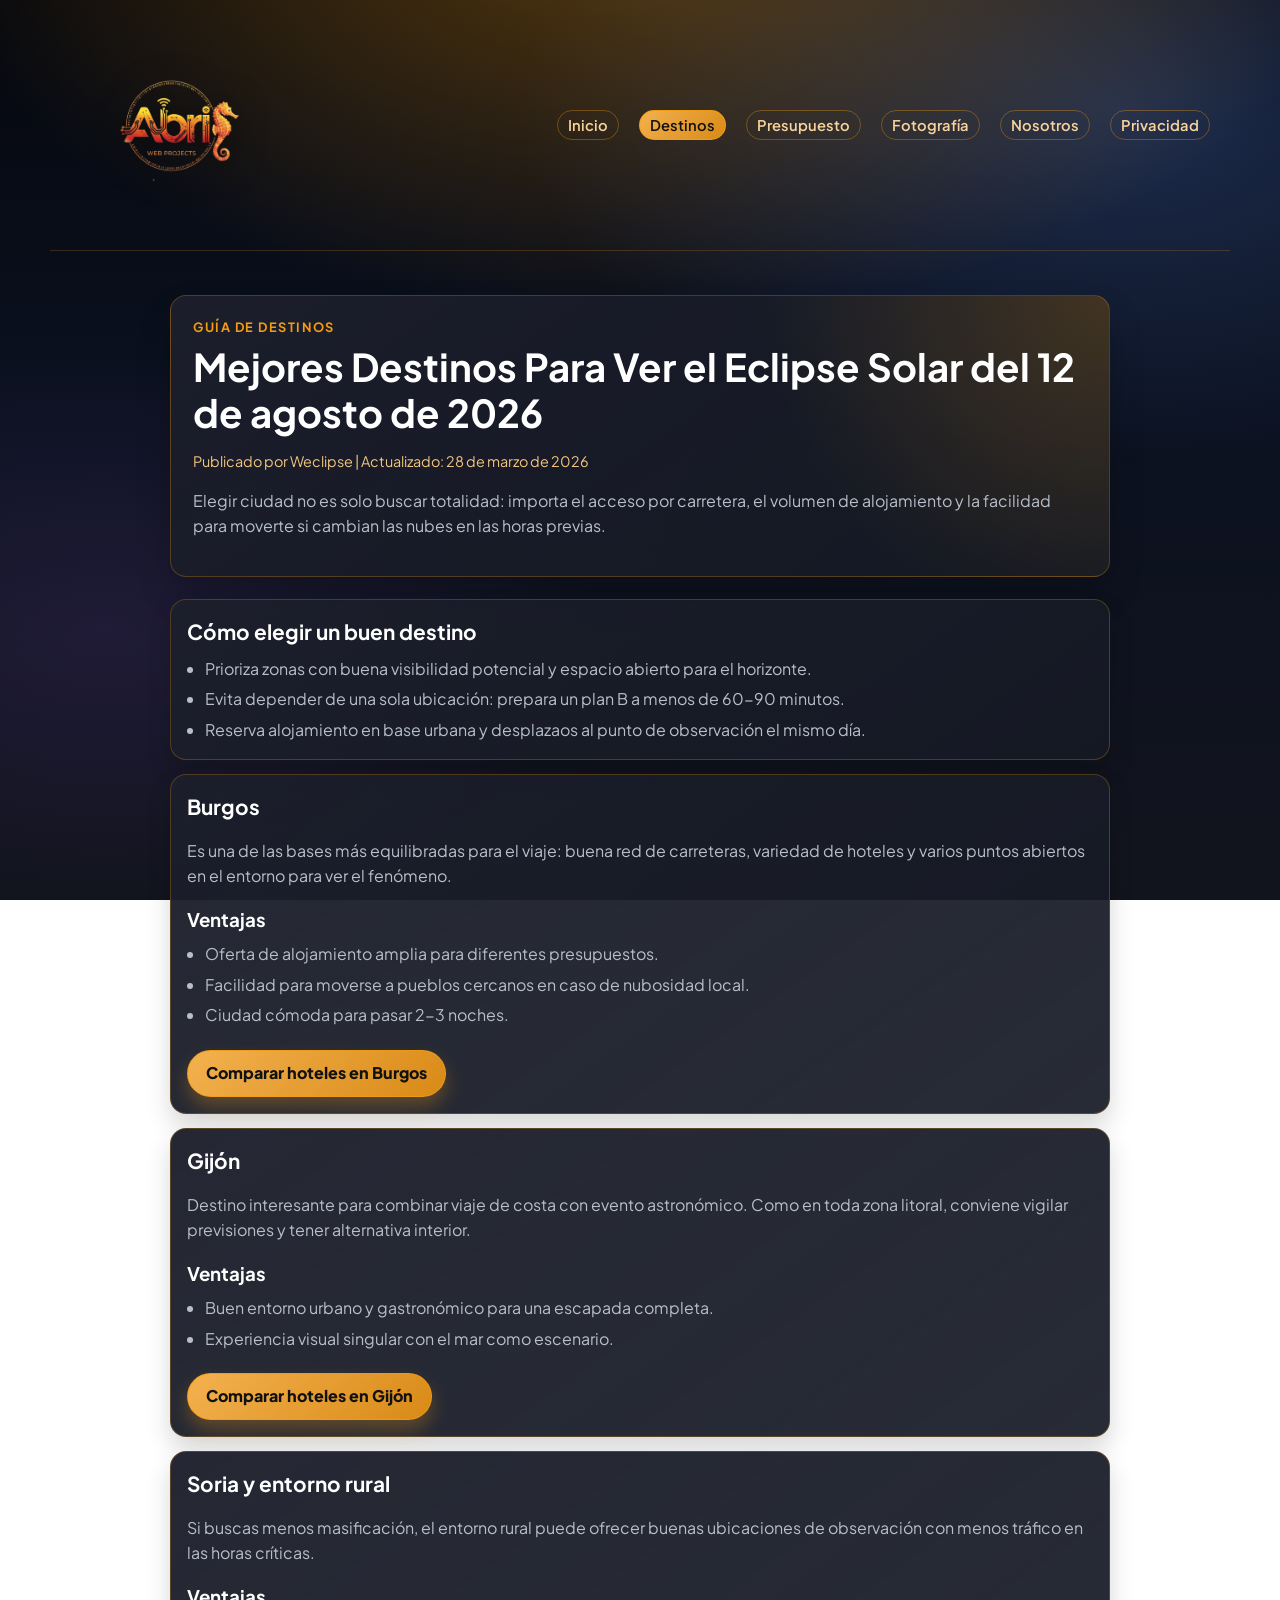
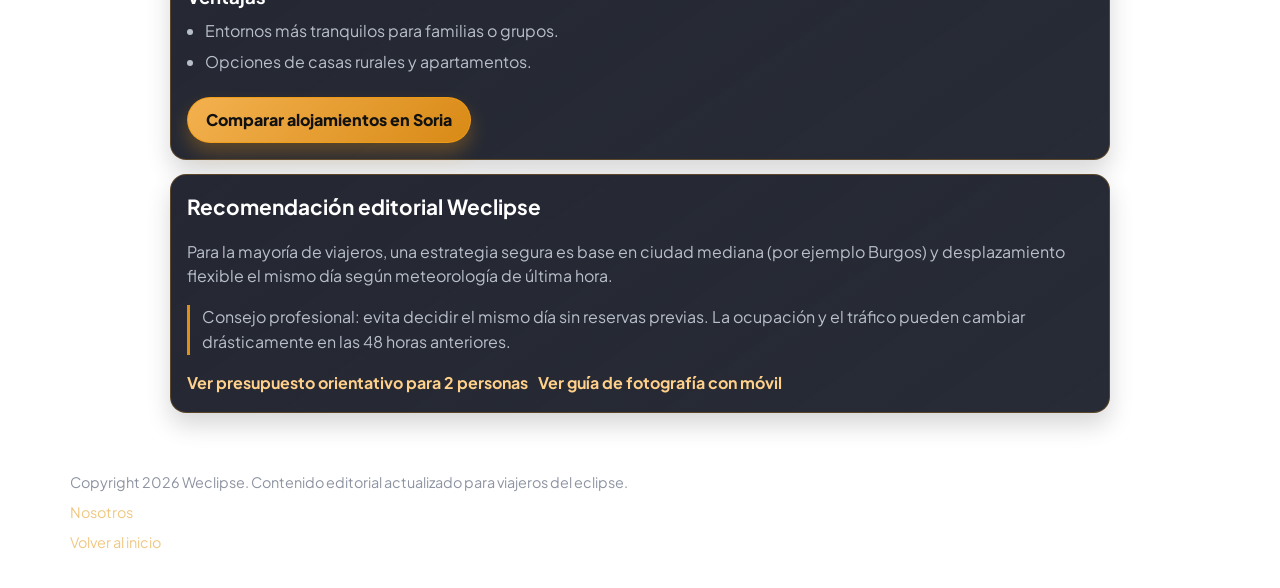
==== commit f04a619c: "Add files via upload" ====
--- a/destinos-eclipse-2026-espana.html
+++ b/destinos-eclipse-2026-espana.html
@@ -4,7 +4,7 @@
     <meta charset="UTF-8">
     <meta name="viewport" content="width=device-width, initial-scale=1.0">
     <title>Mejores Destinos Para Ver el Eclipse Solar 2026 en España | Weclipse</title>
-    <meta name="description" content="Analisis de destinos para ver el eclipse solar total del 12 de agosto de 2026 en España: ciudades recomendadas, ventajas, riesgos meteorologicos y zonas de alojamiento.">
+    <meta name="description" content="Análisis de destinos para ver el eclipse solar total del 12 de agosto de 2026 en España: ciudades recomendadas, ventajas, riesgos meteorológicos y zonas de alojamiento.">
     <meta name="robots" content="index,follow,max-image-preview:large">
     <link rel="preconnect" href="https://fonts.googleapis.com">
     <link rel="preconnect" href="https://fonts.gstatic.com" crossorigin>
@@ -16,14 +16,14 @@
         <a href="index.html" class="logo-link" aria-label="Inicio Weclipse">
             <img src="img/logo.png" alt="Weclipse" class="logo-img">
         </a>
-        <button class="menu-toggle" type="button" aria-label="Abrir menu" aria-expanded="false" aria-controls="site-nav">
+        <button class="menu-toggle" type="button" aria-label="Abrir menú" aria-expanded="false" aria-controls="site-nav">
             <span></span><span></span><span></span>
         </button>
-        <nav id="site-nav" class="top-nav" aria-label="Navegacion principal">
+        <nav id="site-nav" class="top-nav" aria-label="Navegación principal">
             <a href="index.html">Inicio</a>
             <a href="destinos-eclipse-2026-espana.html" aria-current="page">Destinos</a>
             <a href="presupuesto-viaje-eclipse-2026.html">Presupuesto</a>
-            <a href="fotografia-eclipse-movil.html">Fotografia</a>
+            <a href="fotografia-eclipse-movil.html">Fotografía</a>
             <a href="sobre-nosotros-contacto.html">Nosotros</a>
             <a href="privacidad.html">Privacidad</a>
         </nav>
@@ -32,7 +32,7 @@
     <main>
         <section class="article-hero">
             <div class="article-hero-card">
-                <p class="hero-kicker">Guia De Destinos</p>
+                <p class="hero-kicker">Guía de Destinos</p>
                 <h1>Mejores Destinos Para Ver el Eclipse Solar del 12 de agosto de 2026</h1>
                 <p class="article-meta">Publicado por Weclipse | Actualizado: 28 de marzo de 2026</p>
                 <p class="article-lead">Elegir ciudad no es solo buscar totalidad: importa el acceso por carretera, el volumen de alojamiento y la facilidad para moverte si cambian las nubes en las horas previas.</p>
@@ -41,22 +41,22 @@
 
         <section class="article-container">
             <article class="article-block">
-                <h2>Como elegir un buen destino</h2>
+                <h2>Cómo elegir un buen destino</h2>
                 <ul>
                     <li>Prioriza zonas con buena visibilidad potencial y espacio abierto para el horizonte.</li>
-                    <li>Evita depender de una sola ubicacion: prepara un plan B a menos de 60-90 minutos.</li>
-                    <li>Reserva alojamiento en base urbana y desplazaos al punto de observacion el mismo dia.</li>
+                    <li>Evita depender de una sola ubicación: prepara un plan B a menos de 60-90 minutos.</li>
+                    <li>Reserva alojamiento en base urbana y desplazaos al punto de observación el mismo día.</li>
                 </ul>
             </article>
 
             <article class="article-block">
                 <h2>Burgos</h2>
-                <p>Es una de las bases mas equilibradas para el viaje: buena red de carreteras, variedad de hoteles y varios puntos abiertos en el entorno para ver el fenomeno.</p>
+                <p>Es una de las bases más equilibradas para el viaje: buena red de carreteras, variedad de hoteles y varios puntos abiertos en el entorno para ver el fenómeno.</p>
                 <h3>Ventajas</h3>
                 <ul>
                     <li>Oferta de alojamiento amplia para diferentes presupuestos.</li>
                     <li>Facilidad para moverse a pueblos cercanos en caso de nubosidad local.</li>
-                    <li>Ciudad comoda para pasar 2-3 noches.</li>
+                    <li>Ciudad cómoda para pasar 2-3 noches.</li>
                 </ul>
                 <div class="cta-row">
                     <a class="btn-booking" href="https://www.booking.com/searchresults.es.html?ss=Burgos&checkin=2026-08-11&checkout=2026-08-13&group_adults=2&no_rooms=1&aid=4347393" target="_blank" rel="nofollow sponsored noopener">Comparar hoteles en Burgos</a>
@@ -64,24 +64,24 @@
             </article>
 
             <article class="article-block">
-                <h2>Gijon</h2>
-                <p>Destino interesante para combinar viaje de costa con evento astronomico. Como en toda zona litoral, conviene vigilar previsiones y tener alternativa interior.</p>
+                <h2>Gijón</h2>
+                <p>Destino interesante para combinar viaje de costa con evento astronómico. Como en toda zona litoral, conviene vigilar previsiones y tener alternativa interior.</p>
                 <h3>Ventajas</h3>
                 <ul>
-                    <li>Buen entorno urbano y gastronomico para una escapada completa.</li>
+                    <li>Buen entorno urbano y gastronómico para una escapada completa.</li>
                     <li>Experiencia visual singular con el mar como escenario.</li>
                 </ul>
                 <div class="cta-row">
-                    <a class="btn-booking" href="https://www.booking.com/searchresults.es.html?ss=Gijon&checkin=2026-08-11&checkout=2026-08-13&group_adults=2&no_rooms=1&aid=4347393" target="_blank" rel="nofollow sponsored noopener">Comparar hoteles en Gijon</a>
+                    <a class="btn-booking" href="https://www.booking.com/searchresults.es.html?ss=Gijón&checkin=2026-08-11&checkout=2026-08-13&group_adults=2&no_rooms=1&aid=4347393" target="_blank" rel="nofollow sponsored noopener">Comparar hoteles en Gijón</a>
                 </div>
             </article>
 
             <article class="article-block">
                 <h2>Soria y entorno rural</h2>
-                <p>Si buscas menos masificacion, el entorno rural puede ofrecer buenas ubicaciones de observacion con menos trafico en las horas criticas.</p>
+                <p>Si buscas menos masificación, el entorno rural puede ofrecer buenas ubicaciones de observación con menos tráfico en las horas críticas.</p>
                 <h3>Ventajas</h3>
                 <ul>
-                    <li>Entornos mas tranquilos para familias o grupos.</li>
+                    <li>Entornos más tranquilos para familias o grupos.</li>
                     <li>Opciones de casas rurales y apartamentos.</li>
                 </ul>
                 <div class="cta-row">
@@ -90,12 +90,12 @@
             </article>
 
             <article class="article-block">
-                <h2>Recomendacion editorial Weclipse</h2>
-                <p>Para la mayoria de viajeros, una estrategia segura es base en ciudad mediana (por ejemplo Burgos) y desplazamiento flexible el mismo dia segun meteorologia de ultima hora.</p>
-                <p class="article-note">Consejo profesional: evita decidir el mismo dia sin reservas previas. La ocupacion y el trafico pueden cambiar drasticamente en las 48 horas anteriores.</p>
+                <h2>Recomendación editorial Weclipse</h2>
+                <p>Para la mayoría de viajeros, una estrategia segura es base en ciudad mediana (por ejemplo Burgos) y desplazamiento flexible el mismo día según meteorología de última hora.</p>
+                <p class="article-note">Consejo profesional: evita decidir el mismo día sin reservas previas. La ocupación y el tráfico pueden cambiar drásticamente en las 48 horas anteriores.</p>
                 <div class="cta-row">
                     <a class="mini-link" href="presupuesto-viaje-eclipse-2026.html">Ver presupuesto orientativo para 2 personas</a>
-                    <a class="mini-link" href="fotografia-eclipse-movil.html">Ver guia de fotografia con movil</a>
+                    <a class="mini-link" href="fotografia-eclipse-movil.html">Ver guía de fotografía con móvil</a>
                 </div>
             </article>
         </section>
@@ -113,3 +113,11 @@
 
 
 
+
+
+
+
+
+
+
+
--- a/css/style.css
+++ b/css/style.css
@@ -37,12 +37,13 @@
 .site-header {
     max-width: 1180px;
     margin: 0 auto;
-    padding: 24px 20px;
+    padding: 20px 20px;
     display: flex;
     align-items: center;
     justify-content: space-between;
-    gap: 24px;
+    gap: 12px;
     border-bottom: 1px solid rgba(243, 156, 18, 0.2);
+    margin-bottom: 24px;
 }
 
 .logo-link {
@@ -50,7 +51,7 @@
 }
 
 .logo-img {
-    width: 150px;
+    width: 210px;
     height: auto;
     display: block;
     filter: drop-shadow(0 4px 16px rgba(0, 0, 0, 0.5));
@@ -63,10 +64,35 @@
 
 .top-nav {
     display: flex;
-    gap: 12px;
-    flex-wrap: wrap;
+    gap: 20px;
+    flex-wrap: nowrap;
     align-items: center;
     justify-content: flex-end;
+    margin-left: 12px;
+}
+
+.menu-toggle {
+    display: none;
+    width: 44px;
+    height: 38px;
+    border: 1px solid rgba(243, 156, 18, 0.65);
+    border-radius: 10px;
+    background: rgba(243, 156, 18, 0.1);
+    align-items: center;
+    justify-content: center;
+    gap: 5px;
+    flex-direction: column;
+    cursor: pointer;
+}
+
+.menu-toggle span {
+    display: block;
+    width: 20px;
+    height: 2px;
+    background: #ffd08a;
+    border-radius: 999px;
+    transform-origin: center;
+    transition: transform 0.24s ease, opacity 0.2s ease;
 }
 
 .top-nav a {
@@ -76,7 +102,7 @@
     font-size: 0.92rem;
     border: 1px solid rgba(243, 156, 18, 0.35);
     border-radius: 999px;
-    padding: 8px 12px;
+    padding: 3px 10px;
     transition: all 0.2s ease;
 }
 
@@ -105,8 +131,8 @@
 }
 
 .hero-section {
-    padding-top: 20px;
-    padding-bottom: 24px;
+    padding-top: 26px;
+    padding-bottom: 30px;
     background:
         radial-gradient(circle at 50% 0%, rgba(243, 156, 18, 0.1), transparent 46%);
     border-radius: 16px;
@@ -123,10 +149,11 @@
 
 .hero-copy h1 {
     margin: 8px 0 12px;
-    font-size: clamp(1.8rem, 3.4vw, 3rem);
+    font-size: clamp(1.5rem, 2.65vw, 2.6rem);
     line-height: 1.15;
     color: var(--sun);
     text-shadow: 0 0 24px rgba(243, 156, 18, 0.42);
+    white-space: nowrap;
 }
 
 .hero-copy p,
@@ -229,8 +256,8 @@
 }
 
 #info-panel {
-    padding-top: 24px;
-    padding-bottom: 10px;
+    padding-top: 30px;
+    padding-bottom: 16px;
 }
 
 .info-card {
@@ -336,8 +363,8 @@
 
 .travel-guide-section,
 .content-section {
-    padding-top: 34px;
-    padding-bottom: 10px;
+    padding-top: 40px;
+    padding-bottom: 14px;
 }
 
 .section-title {
@@ -605,26 +632,63 @@
 
 @media (max-width: 760px) {
     .site-header {
-        flex-direction: column;
-        align-items: flex-start;
+        display: grid;
+        grid-template-columns: 1fr auto;
+        align-items: center;
+        row-gap: 10px;
+        margin-bottom: 16px;
+    }
+
+    .menu-toggle {
+        display: inline-flex;
     }
 
     .top-nav {
+        display: flex;
+        grid-column: 1 / -1;
         width: 100%;
-        flex-wrap: nowrap;
-        overflow-x: auto;
-        gap: 10px;
-        padding-bottom: 4px;
+        flex-wrap: wrap;
+        gap: 9px;
+        margin-left: 0;
+        justify-content: flex-start;
+        padding: 0;
+        max-height: 0;
+        opacity: 0;
+        overflow: hidden;
+        transform: translateY(-8px);
+        pointer-events: none;
+        transition: max-height 0.28s ease, opacity 0.22s ease, transform 0.22s ease, padding 0.22s ease;
+    }
+
+    .site-header.menu-open .top-nav {
+        max-height: 260px;
+        opacity: 1;
+        transform: translateY(0);
+        pointer-events: auto;
+        padding: 10px 0 2px;
+    }
+
+    .site-header.menu-open .menu-toggle span:nth-child(1) {
+        transform: translateY(7px) rotate(45deg);
+    }
+
+    .site-header.menu-open .menu-toggle span:nth-child(2) {
+        opacity: 0;
+    }
+
+    .site-header.menu-open .menu-toggle span:nth-child(3) {
+        transform: translateY(-7px) rotate(-45deg);
     }
 
     .top-nav a {
-        white-space: nowrap;
-        font-size: 0.88rem;
-        padding: 7px 11px;
+        white-space: normal;
+        font-size: 0.82rem;
+        line-height: 1.2;
+        padding: 5px 9px;
     }
 
     .logo-img {
-        width: 126px;
+        width: 148px;
     }
 
     #map {
@@ -642,4 +706,8 @@
     .section-title {
         font-size: 1.45rem;
     }
-}
+
+    .hero-copy h1 {
+        white-space: normal;
+    }
+}
